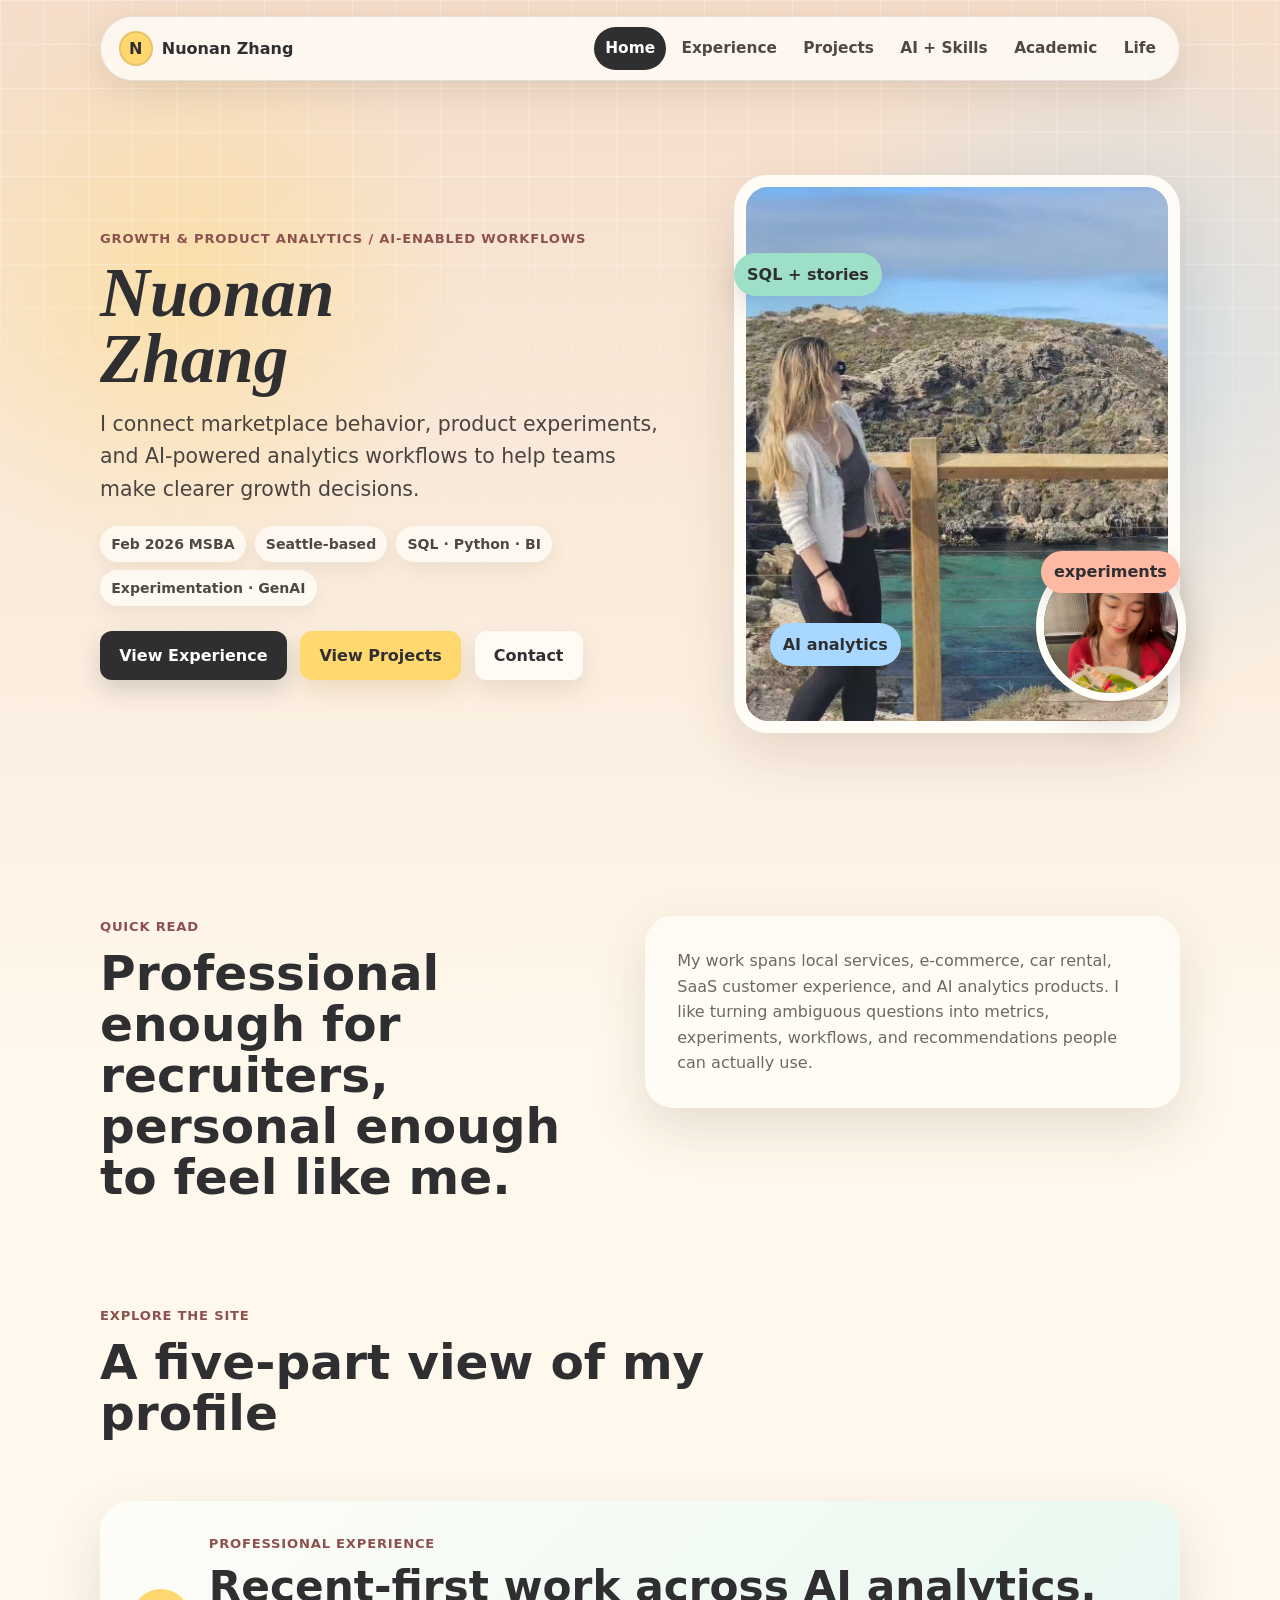
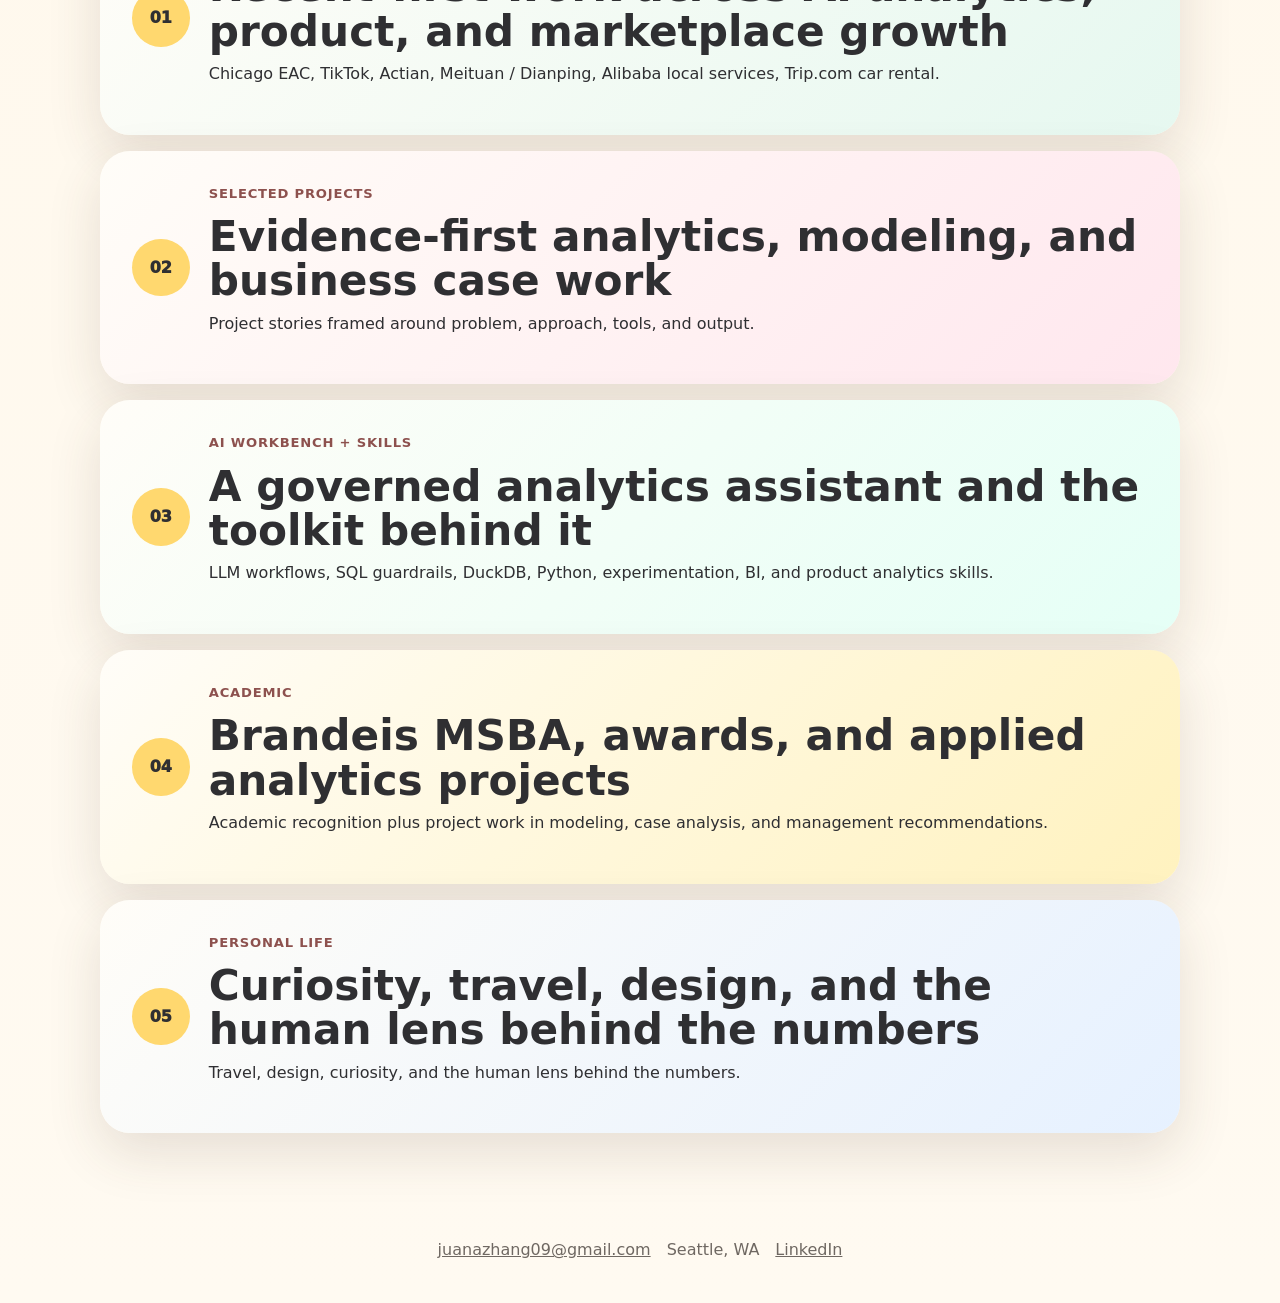
==== archive/colorful-home-2026-07-05/index.html @ 23014d2b "Publish portfolio site" ====
<!doctype html>
<html lang="en">
  <head>
    <meta charset="UTF-8" />
    <meta name="viewport" content="width=device-width, initial-scale=1.0" />
    <title>Nuonan Zhang | Growth & Product Analytics</title>
    <meta
      name="description"
      content="Personal website for Nuonan Zhang, a growth and product analytics professional focused on experimentation, AI analytics workflows, and business storytelling."
    />
    <link rel="stylesheet" href="styles.css" />
  </head>
  <body>
    <header class="site-header">
      <a class="brand" href="index.html" aria-label="Nuonan Zhang home">
        <span class="brand-icon">N</span>
        <span>Nuonan Zhang</span>
      </a>
      <nav aria-label="Primary navigation">
        <a class="active" href="index-yesterday.html">Home</a>
        <a href="work.html">Experience</a>
        <a href="projects.html">Projects</a>
        <a href="ai.html">AI + Skills</a>
        <a href="about.html">Academic</a>
        <a href="life.html">Life</a>
      </nav>
    </header>

    <main>
      <section class="hero home-hero">
        <div class="hero-text">
          <p class="mini">Growth & product analytics / AI-enabled workflows</p>
          <h1>Nuonan Zhang</h1>
          <p class="subtitle">
            I connect marketplace behavior, product experiments, and AI-powered analytics workflows to help teams make
            clearer growth decisions.
          </p>
          <div class="recruiter-snapshot" aria-label="Recruiter snapshot">
            <span>Feb 2026 MSBA</span>
            <span>Seattle-based</span>
            <span>SQL · Python · BI</span>
            <span>Experimentation · GenAI</span>
          </div>
          <div class="hero-buttons">
            <a class="button dark" href="work.html">View Experience</a>
            <a class="button light" href="projects.html">View Projects</a>
            <a class="button soft" href="mailto:juanazhang09@gmail.com">Contact</a>
          </div>
        </div>

        <div class="hero-art photo-stack" aria-label="Photo collage of Nuonan">
          <img class="main-photo" src="assets/coast-view.jpg" alt="Nuonan standing by a bright coastal view" />
          <img class="portrait-photo" src="assets/profile-dinner.jpg" alt="Portrait of Nuonan" />
          <button class="floating-note note-one" type="button" data-note="I enjoy turning vague questions into clear next steps.">
            SQL + stories
          </button>
          <button class="floating-note note-two" type="button" data-note="My favorite work blends product judgment, experimentation, and user behavior.">
            experiments
          </button>
          <button class="floating-note note-three" type="button" data-note="I build AI workflows that keep evidence and metric definitions visible.">
            AI analytics
          </button>
        </div>
      </section>

      <section class="section intro-panel">
        <div>
          <p class="mini">Quick read</p>
          <h2>Professional enough for recruiters, personal enough to feel like me.</h2>
        </div>
        <p>
          My work spans local services, e-commerce, car rental, SaaS customer experience, and AI analytics products. I
          like turning ambiguous questions into metrics, experiments, workflows, and recommendations people can actually use.
        </p>
      </section>

      <section class="section portfolio-map" aria-label="Portfolio sections">
        <div class="section-title">
          <p class="mini">Explore the site</p>
          <h2>A five-part view of my profile</h2>
        </div>
        <a class="portal-card work-portal" href="work.html">
          <span>01</span>
          <div>
            <p class="mini">Professional experience</p>
            <h2>Recent-first work across AI analytics, product, and marketplace growth</h2>
            <p>Chicago EAC, TikTok, Actian, Meituan / Dianping, Alibaba local services, Trip.com car rental.</p>
          </div>
        </a>
        <a class="portal-card projects-portal" href="projects.html">
          <span>02</span>
          <div>
            <p class="mini">Selected projects</p>
            <h2>Evidence-first analytics, modeling, and business case work</h2>
            <p>Project stories framed around problem, approach, tools, and output.</p>
          </div>
        </a>
        <a class="portal-card ai-portal" href="ai.html">
          <span>03</span>
          <div>
            <p class="mini">AI workbench + skills</p>
            <h2>A governed analytics assistant and the toolkit behind it</h2>
            <p>LLM workflows, SQL guardrails, DuckDB, Python, experimentation, BI, and product analytics skills.</p>
          </div>
        </a>
        <a class="portal-card about-portal" href="about.html">
          <span>04</span>
          <div>
            <p class="mini">Academic</p>
            <h2>Brandeis MSBA, awards, and applied analytics projects</h2>
            <p>Academic recognition plus project work in modeling, case analysis, and management recommendations.</p>
          </div>
        </a>
        <a class="portal-card life-portal" href="life.html">
          <span>05</span>
          <div>
            <p class="mini">Personal life</p>
            <h2>Curiosity, travel, design, and the human lens behind the numbers</h2>
            <p>Travel, design, curiosity, and the human lens behind the numbers.</p>
          </div>
        </a>
      </section>
    </main>

    <footer>
      <a href="mailto:juanazhang09@gmail.com">juanazhang09@gmail.com</a>
      <span>Seattle, WA</span>
      <a href="https://www.linkedin.com/in/juanazhang" target="_blank" rel="noreferrer">LinkedIn</a>
    </footer>

    <div class="toast" id="toast" role="status" aria-live="polite"></div>
    <script src="script.js?v=20260702-real-logos"></script>
  </body>
</html>
---- archive/colorful-home-2026-07-05/styles.css ----
:root {
  --cream: #fff8ec;
  --sand: #f5ddc9;
  --paper: #fffdf8;
  --ink: #2f2f32;
  --muted: #6f6862;
  --rose: #e86f87;
  --yellow: #ffd86f;
  --mint: #9edfc8;
  --sky: #a8d8ff;
  --peach: #ffb8a1;
  --line: rgba(47, 47, 50, 0.12);
  --shadow: 0 20px 54px rgba(78, 57, 40, 0.14);
}

* {
  box-sizing: border-box;
}

html {
  scroll-behavior: smooth;
}

body {
  margin: 0;
  color: var(--ink);
  background:
    radial-gradient(circle at 14% 10%, rgba(255, 216, 111, 0.42), transparent 18rem),
    radial-gradient(circle at 88% 12%, rgba(168, 216, 255, 0.44), transparent 22rem),
    linear-gradient(180deg, var(--sand) 0%, var(--cream) 36%, #fffaf1 100%);
  font-family: "Avenir Next", "Trebuchet MS", system-ui, sans-serif;
  line-height: 1.6;
}

body::before {
  position: fixed;
  inset: 0;
  z-index: -1;
  background-image:
    linear-gradient(rgba(255, 255, 255, 0.34) 1px, transparent 1px),
    linear-gradient(90deg, rgba(255, 255, 255, 0.28) 1px, transparent 1px);
  background-size: 44px 44px;
  content: "";
  mask-image: linear-gradient(180deg, black, transparent 88%);
}

.brittany-home {
  background: #101829;
  color: #d9e2f2;
}

.brittany-home::before,
.dark-page::before {
  background-image:
    linear-gradient(rgba(255, 255, 255, 0.035) 1px, transparent 1px),
    linear-gradient(90deg, rgba(255, 255, 255, 0.025) 1px, transparent 1px);
  opacity: 0.45;
}

.dark-page {
  background: #101829;
  color: #d9e2f2;
}

a {
  color: inherit;
}

.site-header {
  position: fixed;
  top: 1rem;
  left: 50%;
  z-index: 20;
  display: flex;
  width: min(1080px, calc(100% - 2rem));
  align-items: center;
  justify-content: space-between;
  gap: 1rem;
  border: 1px solid var(--line);
  border-radius: 999px;
  padding: 0.65rem 0.75rem;
  background: rgba(255, 253, 248, 0.82);
  box-shadow: 0 10px 35px rgba(78, 57, 40, 0.12);
  transform: translateX(-50%);
  backdrop-filter: blur(18px);
}

.brand,
nav a,
.button,
.portal-card,
.next-banner a,
.path-actions a {
  text-decoration: none;
}

.brand {
  display: inline-flex;
  align-items: center;
  gap: 0.55rem;
  padding-left: 0.35rem;
  font-weight: 850;
}

.brand-icon {
  display: grid;
  width: 2.15rem;
  height: 2.15rem;
  place-items: center;
  border-radius: 50%;
  background: var(--yellow);
  box-shadow: inset 0 0 0 2px rgba(47, 47, 50, 0.12);
}

nav {
  display: flex;
  flex-wrap: wrap;
  justify-content: flex-end;
  gap: 0.25rem;
}

nav a {
  border-radius: 999px;
  padding: 0.56rem 0.7rem;
  color: #4f4945;
  font-weight: 800;
  font-size: 0.96rem;
}

nav a:hover,
nav a.active {
  background: var(--ink);
  color: white;
}

.hero,
.section,
.page-hero,
footer {
  width: min(1080px, calc(100% - 2rem));
  margin: 0 auto;
}

.hero {
  display: grid;
  min-height: 92vh;
  grid-template-columns: minmax(0, 0.92fr) minmax(320px, 0.72fr);
  align-items: center;
  gap: clamp(2rem, 5vw, 5rem);
  padding: 8rem 0 3rem;
}

.page-main {
  padding-top: 8rem;
}

.dark-standalone {
  padding-top: 7.5rem;
}

.brittany-home .page-hero h1,
.dark-page .page-hero h1 {
  color: #e9eef8;
  font-family: "Avenir Next", "Trebuchet MS", system-ui, sans-serif;
  font-style: normal;
}

.brittany-home .page-hero p:not(.mini),
.brittany-home footer {
  color: #94a3b8;
}

.page-hero {
  padding: 3.5rem 0 1.5rem;
}

.page-hero p:not(.mini) {
  max-width: 760px;
  color: var(--muted);
  font-size: 1.18rem;
}

.mini {
  margin: 0 0 0.7rem;
  color: #8d514e;
  font-size: 0.82rem;
  font-weight: 900;
  letter-spacing: 0.06em;
  text-transform: uppercase;
}

h1,
h2,
h3,
p {
  margin-top: 0;
}

h1 {
  max-width: 11ch;
  margin-bottom: 1rem;
  font-family: Georgia, "Times New Roman", serif;
  font-size: clamp(2.9rem, 5.4vw, 4.7rem);
  font-style: italic;
  font-weight: 700;
  letter-spacing: 0;
  line-height: 0.95;
}

.page-hero h1 {
  max-width: 12ch;
}

.work-hero {
  width: min(1200px, calc(100% - 2rem));
  padding: 0.5rem 0 0.25rem;
}

.work-hero h1 {
  max-width: 28ch;
  font-size: clamp(2rem, 3.4vw, 3.15rem);
  line-height: 1.05;
}

.work-hero p:not(.mini) {
  max-width: 820px;
  font-size: 1.03rem;
}

.work-hero + .experience-summary {
  width: min(1200px, calc(100% - 2rem));
  padding-top: 1.2rem;
}

.split-home {
  display: grid;
  width: min(1280px, calc(100% - 2rem));
  grid-template-columns: minmax(280px, 0.62fr) minmax(0, 1.18fr);
  gap: clamp(2.5rem, 5vw, 5.5rem);
  margin: 0 auto;
  padding: 6rem 0;
}

.split-home-with-top-nav {
  padding-top: 8.5rem;
}

.home-top-nav {
  position: fixed;
  top: 1.1rem;
  left: 50%;
  z-index: 40;
  display: flex;
  width: min(1040px, calc(100% - 2rem));
  align-items: center;
  justify-content: center;
  gap: 1.2rem;
  border: 1px solid rgba(148, 163, 184, 0.16);
  border-radius: 999px;
  padding: 0.7rem 0.95rem;
  background: rgba(16, 24, 41, 0.82);
  box-shadow: 0 18px 48px rgba(0, 0, 0, 0.24);
  transform: translateX(-50%);
  backdrop-filter: blur(18px);
}

.home-mark {
  display: inline-flex;
  width: 2.35rem;
  height: 2.35rem;
  align-items: center;
  justify-content: center;
  border-radius: 50%;
  background: rgba(100, 255, 218, 0.12);
  color: #64ffda;
  font-weight: 900;
  text-decoration: none;
}

.home-top-nav nav {
  display: flex;
  flex-wrap: wrap;
  justify-content: center;
  gap: clamp(0.8rem, 2.5vw, 1.8rem);
}

.home-top-nav nav a {
  color: #94a3b8;
  font-size: 0.78rem;
  font-weight: 900;
  letter-spacing: 0.12em;
  text-decoration: none;
  text-transform: uppercase;
}

.home-top-nav nav a:hover {
  color: #64ffda;
}

.split-sidebar {
  position: sticky;
  top: 6rem;
  align-self: start;
  min-height: calc(100vh - 12rem);
}

.split-sidebar img {
  width: 132px;
  height: 132px;
  margin-bottom: 1.5rem;
  border: 2px solid rgba(217, 226, 242, 0.18);
  border-radius: 50%;
  object-fit: cover;
  object-position: 50% 18%;
}

.split-sidebar h1 {
  max-width: none;
  margin-bottom: 0.5rem;
  font-family: "Avenir Next", "Trebuchet MS", system-ui, sans-serif;
  font-size: clamp(2.7rem, 5vw, 4.2rem);
  font-style: normal;
  line-height: 1;
}

.split-sidebar h2 {
  margin-bottom: 1rem;
  color: #e9eef8;
  font-size: 1.3rem;
  font-weight: 750;
}

.split-sidebar p {
  max-width: 21rem;
  color: #94a3b8;
  font-size: 1rem;
}

.split-nav {
  display: grid;
  justify-items: start;
  gap: 1.05rem;
  margin: 4rem 0;
  padding-left: 0;
}

.split-nav a {
  width: fit-content;
  color: #708096;
  font-size: 0.78rem;
  font-weight: 900;
  letter-spacing: 0.16em;
  text-decoration: none;
  text-transform: uppercase;
}

.split-nav a:hover {
  color: #e9eef8;
}

.split-links {
  display: flex;
  flex-wrap: wrap;
  gap: 0.95rem;
}

.split-links a,
.split-actions a {
  color: #d9e2f2;
  font-weight: 850;
  text-decoration: none;
}

.split-links a {
  display: grid;
  width: 2.05rem;
  height: 2.05rem;
  place-items: center;
  color: #94a3b8;
}

.split-links svg {
  width: 1.55rem;
  height: 1.55rem;
  fill: currentColor;
}

.split-links a:hover,
.split-actions a:hover,
.split-row:hover h3 {
  color: #7dd3fc;
}

.split-content {
  display: grid;
  gap: 4.5rem;
}

.split-section {
  scroll-margin-top: 4rem;
}

.split-section > p:not(.mini) {
  max-width: 860px;
  color: #a6b3c6;
  font-size: 1.03rem;
}

.about-focus {
  display: flex;
  max-width: 860px;
  flex-wrap: wrap;
  gap: 0.55rem;
  margin-top: 1.2rem;
}

.about-focus span {
  border-radius: 999px;
  padding: 0.36rem 0.62rem;
  background: rgba(148, 163, 184, 0.1);
  color: #cbd5e1;
  font-size: 0.82rem;
  font-weight: 850;
}

.about-focus .skill-group {
  background: transparent;
  color: #64ffda;
  padding-left: 0;
  font-size: 0.74rem;
  letter-spacing: 0.12em;
  text-transform: uppercase;
}

.split-row {
  display: grid;
  grid-template-columns: 9.2rem minmax(0, 1fr);
  gap: 1.2rem;
  align-items: start;
  border-radius: 16px;
  padding: 0.95rem 1rem;
  color: inherit;
  text-decoration: none;
}

.split-row:hover {
  background: rgba(148, 163, 184, 0.08);
}

.split-row > span {
  color: #718096;
  font-size: 0.78rem;
  font-weight: 900;
  letter-spacing: 0.08em;
  text-transform: uppercase;
}

.split-row h3 {
  margin-bottom: 0.35rem;
  color: #e9eef8;
  font-size: 1.05rem;
}

.split-row p {
  margin: 0;
  color: #94a3b8;
}

.split-bullets {
  display: grid;
  gap: 0.25rem;
  margin: 0;
  padding-left: 1.05rem;
  color: #94a3b8;
}

.split-bullets li::marker {
  color: #7dd3fc;
}

.inline-evidence {
  display: flex;
  flex-wrap: wrap;
  gap: 0.5rem;
  margin-top: 0.65rem;
}

.inline-evidence a {
  border: 1px solid rgba(125, 211, 252, 0.18);
  border-radius: 999px;
  padding: 0.28rem 0.55rem;
  background: rgba(125, 211, 252, 0.08);
  color: #7dd3fc;
  font-size: 0.78rem;
  font-weight: 850;
  text-decoration: none;
}

.inline-evidence a:hover {
  background: rgba(125, 211, 252, 0.16);
}

.split-tech {
  display: flex;
  flex-wrap: wrap;
  gap: 0.45rem;
  margin-top: 0.7rem;
}

.split-tech span {
  border-radius: 999px;
  padding: 0.32rem 0.56rem;
  background: rgba(45, 212, 191, 0.1);
  color: #99f6e4;
  font-size: 0.76rem;
  font-weight: 850;
}

.split-tags {
  display: flex;
  flex-wrap: wrap;
  gap: 0.65rem;
}

.split-tags span {
  border-radius: 999px;
  padding: 0.42rem 0.75rem;
  background: rgba(45, 212, 191, 0.1);
  color: #99f6e4;
  font-size: 0.86rem;
  font-weight: 850;
}

.academic-stack,
.skill-map-compact {
  display: grid;
  gap: 0.9rem;
}

.academic-stack {
  margin-bottom: 1.25rem;
}

.academic-stack article,
.skill-map-compact div {
  border-bottom: 1px solid rgba(148, 163, 184, 0.13);
  padding: 0 0 1rem;
}

.academic-stack article {
  display: grid;
  gap: 0.2rem;
}

.academic-stack h3 {
  margin: 0;
  color: #f1f5ff;
  font-size: 1.05rem;
}

.academic-stack p,
.skill-map-compact p {
  margin: 0;
  color: #a8b3c7;
  font-size: 0.95rem;
  line-height: 1.55;
}

.academic-stack ul {
  margin: 0.55rem 0 0;
  padding-left: 1.1rem;
  color: #a8b3c7;
  font-size: 0.92rem;
  line-height: 1.55;
}

.academic-stack li + li {
  margin-top: 0.25rem;
}

.skill-map-compact div > span {
  display: block;
  margin-bottom: 0.25rem;
  color: #64ffda;
  font-size: 0.74rem;
  font-weight: 900;
  letter-spacing: 0.12em;
  text-transform: uppercase;
}

.split-actions {
  display: flex;
  flex-wrap: wrap;
  gap: 1rem;
  margin-top: 1.2rem;
}

.split-actions-front {
  margin: 0.3rem 0 1.2rem;
}

.project-feature-row {
  display: grid;
  grid-template-columns: 8.5rem minmax(0, 1fr);
  gap: 1.6rem;
  align-items: start;
  border-radius: 16px;
  padding: 1rem;
  color: inherit;
  text-decoration: none;
}

.project-feature-row:hover {
  background: rgba(148, 163, 184, 0.08);
}

.project-feature-row img {
  width: 100%;
  border: 3px solid rgba(148, 163, 184, 0.16);
  border-radius: 8px;
  aspect-ratio: 16 / 9;
  object-fit: cover;
  object-position: center;
}

.project-feature-row img.project-thumb-contain {
  aspect-ratio: 1 / 1;
  object-fit: contain;
  background: #f8fbff;
  padding: 0.25rem;
}

.project-feature-row > div > span {
  display: block;
  margin-bottom: 0.35rem;
  color: #718096;
  font-size: 0.78rem;
  font-weight: 900;
  letter-spacing: 0.08em;
  text-transform: uppercase;
}

.project-feature-row h3 {
  margin-bottom: 0.45rem;
  color: #e9eef8;
  font-size: 1.25rem;
}

.project-feature-row:hover h3 {
  color: #7dd3fc;
}

.project-feature-row p {
  margin: 0;
  color: #94a3b8;
}

.projects-compact-page {
  width: min(980px, calc(100% - 2rem));
  margin: 0 auto;
}

.project-page-intro {
  width: min(900px, 100%);
  margin: 0 auto 1.25rem;
  padding-top: 1rem;
}

.project-page-intro p:not(.mini) {
  max-width: 680px;
  color: #94a3b8;
  font-size: 1rem;
}

.project-list-page {
  width: min(900px, 100%);
}

h2 {
  margin-bottom: 0.85rem;
  font-size: clamp(1.75rem, 3.8vw, 3.5rem);
  font-weight: 850;
  letter-spacing: 0;
  line-height: 1.05;
}

h3 {
  margin-bottom: 0.45rem;
  font-size: 1.25rem;
  line-height: 1.18;
}

.subtitle {
  max-width: 43rem;
  color: #4a4440;
  font-size: clamp(1.05rem, 1.7vw, 1.28rem);
}

.hero-buttons {
  display: flex;
  flex-wrap: wrap;
  gap: 0.85rem;
  margin-top: 1.6rem;
}

.recruiter-snapshot {
  display: flex;
  flex-wrap: wrap;
  gap: 0.55rem;
  margin-top: 1.2rem;
}

.recruiter-snapshot span {
  display: inline-flex;
  min-height: 2.2rem;
  align-items: center;
  border-radius: 999px;
  padding: 0.35rem 0.7rem;
  background: rgba(255, 253, 248, 0.76);
  color: #4f4945;
  font-size: 0.88rem;
  font-weight: 850;
  box-shadow: 0 8px 20px rgba(95, 72, 53, 0.08);
}

.button,
.small-button,
.tab,
.floating-note {
  border: 0;
  cursor: pointer;
  font: inherit;
  font-weight: 850;
  transition:
    transform 180ms ease,
    box-shadow 180ms ease,
    background 180ms ease;
}

.button {
  display: inline-flex;
  min-height: 3rem;
  align-items: center;
  justify-content: center;
  border-radius: 12px;
  padding: 0.72rem 1.2rem;
}

.button:hover,
.small-button:hover,
.tab:hover,
.floating-note:hover,
.portal-card:hover,
.next-banner a:hover {
  transform: translateY(-3px);
}

.dark {
  background: var(--ink);
  color: white;
  box-shadow: 0 10px 24px rgba(47, 47, 50, 0.18);
}

.light {
  background: var(--yellow);
  color: var(--ink);
  box-shadow: 0 10px 24px rgba(173, 128, 39, 0.18);
}

.soft {
  background: rgba(255, 253, 248, 0.84);
  color: var(--ink);
  box-shadow: 0 10px 24px rgba(95, 72, 53, 0.12);
}

.hero-art {
  position: relative;
  display: grid;
  min-height: 500px;
  place-items: center;
}

.main-photo {
  width: min(100%, 470px);
  border: 12px solid rgba(255, 253, 248, 0.94);
  border-radius: 34px;
  aspect-ratio: 4 / 5;
  object-fit: cover;
  object-position: 36% center;
  box-shadow: var(--shadow);
}

.portrait-photo {
  position: absolute;
  right: -0.4rem;
  bottom: 2rem;
  width: 150px;
  height: 150px;
  border: 8px solid var(--paper);
  border-radius: 50%;
  object-fit: cover;
  object-position: 50% 0%;
  box-shadow: 0 18px 34px rgba(66, 45, 33, 0.2);
}

.floating-note {
  position: absolute;
  border-radius: 999px;
  padding: 0.54rem 0.82rem;
  background: var(--paper);
  color: var(--ink);
  box-shadow: 0 12px 28px rgba(67, 51, 38, 0.14);
}

.note-one {
  top: 14%;
  left: 0;
  background: var(--mint);
}

.note-two {
  right: 0;
  bottom: 25%;
  background: var(--peach);
}

.note-three {
  bottom: 12%;
  left: 8%;
  background: var(--sky);
}

.home-hero-clean {
  min-height: 86vh;
  grid-template-columns: minmax(260px, 0.45fr) minmax(0, 1fr);
  gap: clamp(2rem, 6vw, 6rem);
}

.home-profile {
  position: sticky;
  top: 7rem;
  align-self: start;
  border-radius: 22px;
  padding: 1.4rem;
  background: rgba(255, 253, 248, 0.8);
  box-shadow: 0 18px 44px rgba(78, 57, 40, 0.12);
}

.home-profile img {
  width: 100%;
  max-width: 210px;
  border-radius: 16px;
  aspect-ratio: 1 / 1;
  object-fit: cover;
  object-position: 50% 10%;
}

.home-profile h1 {
  max-width: none;
  margin: 1rem 0 0.2rem;
  font-family: "Avenir Next", "Trebuchet MS", system-ui, sans-serif;
  font-size: clamp(2.1rem, 4vw, 3.2rem);
  font-style: normal;
  line-height: 1;
}

.home-profile p {
  margin-bottom: 1rem;
  color: var(--muted);
  font-weight: 750;
}

.home-links {
  display: flex;
  flex-wrap: wrap;
  gap: 0.55rem;
}

.home-links a {
  border-radius: 999px;
  padding: 0.45rem 0.7rem;
  background: var(--ink);
  color: #fff;
  font-size: 0.86rem;
  font-weight: 850;
  text-decoration: none;
}

.home-intro h2 {
  max-width: 780px;
  font-size: clamp(2.2rem, 5vw, 4.8rem);
}

.home-intro > p:not(.mini) {
  max-width: 760px;
  color: var(--muted);
  font-size: 1.1rem;
}

.home-proof {
  display: flex;
  flex-wrap: wrap;
  gap: 0.5rem;
  margin-top: 1.2rem;
}

.home-proof span {
  border: 1px solid rgba(47, 47, 50, 0.12);
  border-radius: 999px;
  padding: 0.38rem 0.7rem;
  background: rgba(255, 253, 248, 0.72);
  color: #4f4945;
  font-size: 0.88rem;
  font-weight: 850;
}

.home-overview {
  display: grid;
  gap: 0;
  padding-top: 0;
}

.home-overview a {
  display: grid;
  grid-template-columns: 4rem 0.42fr 1fr;
  gap: 1rem;
  align-items: baseline;
  border-top: 1px solid rgba(47, 47, 50, 0.14);
  padding: 1.25rem 0;
  text-decoration: none;
}

.home-overview a:last-child {
  border-bottom: 1px solid rgba(47, 47, 50, 0.14);
}

.home-overview span {
  color: #8d514e;
  font-weight: 900;
}

.home-overview h3 {
  margin: 0;
}

.home-overview p {
  margin: 0;
  color: var(--muted);
}

.section {
  padding: clamp(3rem, 7vw, 5.5rem) 0;
}

.intro-panel,
.two-column {
  display: grid;
  grid-template-columns: 0.9fr 1fr;
  gap: clamp(1.5rem, 5vw, 4rem);
  align-items: start;
}

.intro-panel p:last-child,
.soft-card,
.about-copy {
  border-radius: 28px;
  padding: clamp(1.25rem, 3vw, 2rem);
  background: rgba(255, 253, 248, 0.74);
  box-shadow: var(--shadow);
}

.intro-panel p:last-child,
.soft-card p,
.project-card p,
.work-entry li,
.life-grid p,
footer {
  color: var(--muted);
}

.portal-section,
.portfolio-map {
  display: grid;
  gap: 1rem;
  padding-top: 0;
}

.portal-card {
  display: grid;
  grid-template-columns: auto 1fr;
  gap: 1.2rem;
  align-items: center;
  border-radius: 30px;
  padding: clamp(1.2rem, 3vw, 2rem);
  background: var(--paper);
  box-shadow: var(--shadow);
  transition:
    transform 180ms ease,
    box-shadow 180ms ease;
}

.portal-card:hover {
  box-shadow: 0 28px 72px rgba(78, 57, 40, 0.18);
}

.portal-card > span {
  display: grid;
  width: 3.6rem;
  height: 3.6rem;
  place-items: center;
  border-radius: 50%;
  background: var(--yellow);
  font-weight: 950;
}

.portal-card h2 {
  margin-bottom: 0.45rem;
  font-size: clamp(1.5rem, 3.3vw, 2.7rem);
}

.work-portal {
  background: linear-gradient(135deg, #fffdf8, #e6f8f0);
}

.projects-portal {
  background: linear-gradient(135deg, #fffdf8, #ffe7ee);
}

.ai-portal {
  background: linear-gradient(135deg, #fffdf8, #e5fff6);
}

.about-portal {
  background: linear-gradient(135deg, #fffdf8, #fff2bf);
}

.life-portal {
  background: linear-gradient(135deg, #fffdf8, #e6f1ff);
}

.work-timeline {
  display: grid;
  gap: 1.1rem;
}

.featured-path,
.ai-case {
  display: grid;
  grid-template-columns: 1fr 1fr;
  gap: 1rem;
  align-items: center;
}

.featured-copy,
.path-actions,
.ai-case {
  border-radius: 30px;
  padding: clamp(1.2rem, 3vw, 2rem);
  background: rgba(255, 253, 248, 0.82);
  box-shadow: var(--shadow);
}

.featured-copy p:not(.mini),
.ai-case p {
  color: var(--muted);
}

.path-actions {
  display: grid;
  gap: 0.75rem;
}

.path-actions a {
  display: flex;
  min-height: 3.4rem;
  align-items: center;
  justify-content: space-between;
  border-radius: 999px;
  padding: 0.75rem 1rem;
  background: var(--ink);
  color: white;
  font-weight: 900;
  transition: transform 180ms ease;
}

.path-actions a:nth-child(2) {
  background: #2f5f57;
}

.path-actions a:nth-child(3) {
  background: #874253;
}

.path-actions a::after {
  content: "→";
}

.ai-case {
  grid-template-columns: 1fr 0.72fr;
  background: linear-gradient(135deg, rgba(255, 253, 248, 0.88), rgba(230, 248, 240, 0.88));
}

.work-explorer {
  display: grid;
  grid-template-columns: 0.52fr 1fr;
  gap: 1rem;
  align-items: start;
  padding-bottom: 0;
}

.explorer-copy,
.company-panel {
  border-radius: 28px;
  padding: 1.25rem;
  background: rgba(255, 253, 248, 0.82);
  box-shadow: var(--shadow);
}

.explorer-copy p:not(.mini),
.company-panel p:not(.date, .role) {
  color: var(--muted);
}

.company-tabs {
  display: flex;
  flex-wrap: wrap;
  gap: 0.65rem;
  align-self: stretch;
  border-radius: 28px;
  padding: 1.1rem;
  background: rgba(255, 253, 248, 0.58);
  box-shadow: var(--shadow);
}

.company-tab {
  min-height: 2.7rem;
  border: 0;
  border-radius: 999px;
  padding: 0.5rem 0.85rem;
  background: var(--paper);
  color: var(--ink);
  cursor: pointer;
  font: inherit;
  font-weight: 850;
  box-shadow: 0 8px 20px rgba(95, 72, 53, 0.09);
  transition:
    transform 160ms ease,
    background 160ms ease,
    color 160ms ease,
    box-shadow 160ms ease;
}

.company-tab:hover {
  transform: translateY(-2px);
}

.company-tab.active {
  background: var(--ink);
  color: white;
  box-shadow: 0 12px 26px rgba(47, 47, 50, 0.2);
}

.company-panel {
  grid-column: 1 / -1;
  display: grid;
  grid-template-columns: minmax(0, 1fr) minmax(9rem, max-content);
  column-gap: 1.4rem;
  row-gap: 0.75rem;
  align-items: start;
  border: 2px solid rgba(47, 47, 50, 0.08);
}

.company-panel > div:first-child {
  display: contents;
}

.company-panel .company-logo {
  grid-column: 2;
  grid-row: 1;
  justify-self: end;
}

.company-panel h2 {
  grid-column: 1;
  grid-row: 1;
}

.company-panel .role {
  grid-column: 1;
  grid-row: 2;
}

.company-panel .date {
  grid-column: 2;
  grid-row: 2;
  justify-self: end;
  text-align: right;
}

#company-context,
#company-points {
  grid-column: 1 / 3;
}

#company-tools {
  grid-column: 1;
  grid-row: 3;
  flex-wrap: nowrap;
  overflow-x: auto;
  padding-bottom: 0.15rem;
}

.company-panel.is-changing {
  animation: panel-pop 260ms ease;
}

@keyframes panel-pop {
  0% {
    opacity: 0.5;
    transform: translateY(8px);
  }
  100% {
    opacity: 1;
    transform: translateY(0);
  }
}

.work-artifacts {
  display: grid;
  grid-template-columns: 1fr 0.72fr 0.72fr;
  gap: 1rem;
  align-items: stretch;
}

.work-artifacts > div,
.work-artifacts figure {
  border-radius: 28px;
  margin: 0;
  padding: 1.15rem;
  background: rgba(255, 253, 248, 0.82);
  box-shadow: var(--shadow);
}

.work-artifacts > div p:not(.mini) {
  color: var(--muted);
}

.work-artifacts img {
  width: 100%;
  height: 220px;
  border-radius: 20px;
  object-fit: cover;
  background: #fff;
}

.work-artifacts figcaption {
  margin-top: 0.75rem;
  color: var(--muted);
  font-weight: 850;
}

.work-entry {
  display: grid;
  grid-template-columns: minmax(0, 1fr) minmax(9rem, max-content);
  column-gap: 1.5rem;
  row-gap: 0.8rem;
  border-radius: 30px;
  padding: clamp(1.1rem, 2.5vw, 1.6rem);
  background: rgba(255, 253, 248, 0.84);
  box-shadow: var(--shadow);
  transition:
    transform 180ms ease,
    box-shadow 180ms ease,
    opacity 180ms ease,
    outline-color 180ms ease;
}

.work-meta {
  display: contents;
}

.company-logo {
  display: inline-flex;
  width: min(13rem, 22vw);
  min-height: 4.2rem;
  align-items: center;
  justify-content: flex-end;
  margin: 0;
  border: 0;
  border-radius: 0;
  padding: 0;
  background: transparent;
  box-shadow: none;
  grid-column: 2;
  grid-row: 1;
  justify-self: end;
}

.company-logo img {
  display: block;
  max-width: 100%;
  max-height: 3.3rem;
  object-fit: contain;
}

.logo-eac {
  background: transparent;
}

.logo-eac img {
  max-height: 3.8rem;
}

.logo-tiktok {
  background: transparent;
}

.logo-actian {
  background: transparent;
}

.logo-actian img {
  max-height: 3.2rem;
}

.logo-meituan {
  background: transparent;
}

.logo-meituan img {
  max-height: 3.15rem;
}

.logo-alibaba {
  background: transparent;
}

.logo-alibaba img {
  max-height: 3.5rem;
}

.logo-trip {
  background: transparent;
}

.logo-trip img {
  max-height: 2.6rem;
}

.work-entry.featured {
  background: linear-gradient(135deg, #fffdf8, #e6f8f0);
}

.work-entry.is-highlighted {
  outline: 3px solid rgba(232, 111, 135, 0.45);
  transform: translateY(-3px);
  box-shadow: 0 28px 70px rgba(78, 57, 40, 0.2);
}

.work-entry.is-muted {
  opacity: 0.46;
}

.date,
.role {
  margin: 0 0 0.2rem;
  color: #8d514e;
  font-weight: 850;
}

.date {
  grid-column: 2;
  grid-row: 2;
  justify-self: end;
  text-align: right;
  white-space: nowrap;
}

.role {
  grid-column: 1;
  grid-row: 2;
}

.work-meta h2 {
  grid-column: 1;
  grid-row: 1;
  align-self: start;
}

.tool-row {
  display: flex;
  flex-wrap: wrap;
  gap: 0.45rem;
  margin-top: 0.3rem;
  grid-column: 1 / 3;
  grid-row: 3;
}

.tool-row span,
.chip {
  display: inline-flex;
  flex: 0 0 auto;
  width: fit-content;
  border-radius: 999px;
  padding: 0.34rem 0.64rem;
  background: #ffe1e8;
  color: #874253;
  font-size: 0.78rem;
  font-weight: 850;
}

.work-body {
  display: grid;
  gap: 1rem;
  align-content: start;
  grid-column: 1 / 3;
  grid-row: 4;
}

.work-body ul,
.reveal {
  margin: 0;
  padding-left: 1.1rem;
}

.work-body li + li,
.reveal li + li {
  margin-top: 0.55rem;
}

.experience-summary {
  display: grid;
  gap: 1rem;
}

.summary-heading {
  border-radius: 28px;
  padding: 1.25rem;
  background: rgba(255, 253, 248, 0.82);
  box-shadow: var(--shadow);
}

.summary-heading p:not(.mini) {
  color: var(--muted);
}

.summary-list {
  display: grid;
  gap: 0;
}

.summary-item {
  display: grid;
  grid-template-columns: 7rem minmax(0, 1fr);
  gap: 1.15rem;
  align-items: start;
  border-bottom: 1px solid rgba(148, 163, 184, 0.14);
  padding: clamp(1.3rem, 2.6vw, 1.8rem) 0;
}

.summary-logo {
  display: flex;
  min-height: 3.8rem;
  align-items: flex-start;
}

.summary-logo img {
  display: block;
  max-width: 100%;
  max-height: 3rem;
  object-fit: contain;
}

.summary-logo.logo-eac img {
  max-height: 3.4rem;
}

.summary-logo.logo-trip img {
  max-height: 2.3rem;
}

.summary-main {
  display: grid;
  gap: 0.5rem;
}

.summary-topline {
  display: grid;
  grid-template-columns: minmax(0, 1fr) max-content;
  gap: 1rem;
  align-items: baseline;
}

.summary-topline h3 {
  margin: 0;
  color: #f1f5ff;
  font-size: clamp(1.25rem, 2.5vw, 1.75rem);
}

.summary-topline span,
.summary-role {
  color: #a65f5b;
  font-weight: 850;
}

.summary-topline span {
  white-space: nowrap;
}

.summary-role {
  margin: 0;
}

.summary-highlight {
  width: fit-content;
  margin: 0.05rem 0;
  border-left: 4px solid rgba(100, 255, 218, 0.55);
  border-radius: 10px;
  padding: 0.42rem 0.7rem;
  background: rgba(100, 255, 218, 0.08);
  color: #dbe7f8;
  font-size: 0.9rem;
  font-weight: 900;
}

.summary-item ul {
  margin: 0;
  padding-left: 1rem;
  color: #a8b3c7;
}

.summary-item li + li {
  margin-top: 0.25rem;
}

.summary-skills {
  display: flex;
  flex-wrap: wrap;
  gap: 0.38rem;
  margin-top: 0.12rem;
}

.summary-skills span {
  display: inline-flex;
  border-radius: 999px;
  padding: 0.26rem 0.52rem;
  background: rgba(100, 255, 218, 0.11);
  color: #99f6e4;
  font-size: 0.72rem;
  font-weight: 850;
}

.evidence-strip {
  display: grid;
  grid-template-columns: repeat(2, minmax(0, 1fr));
  gap: 0.8rem;
  margin-top: 0.35rem;
}

.evidence-strip-three {
  grid-template-columns: repeat(3, minmax(0, 1fr));
}

.evidence-strip-compact .evidence-card img {
  max-height: 135px;
  aspect-ratio: 3.25 / 1;
}

.evidence-card {
  display: grid;
  align-content: start;
  gap: 0.5rem;
  overflow: hidden;
  border: 1px solid rgba(148, 163, 184, 0.16);
  border-radius: 18px;
  padding: 0.65rem;
  background: rgba(148, 163, 184, 0.06);
  color: #e9eef8;
  transition:
    transform 180ms ease,
    box-shadow 180ms ease;
}

.evidence-card:hover {
  transform: translateY(-2px);
  box-shadow: 0 16px 34px rgba(95, 72, 53, 0.12);
}

.evidence-title {
  width: fit-content;
  color: #e9eef8;
  font-size: 1.05rem;
  font-weight: 900;
  text-decoration: none;
}

.evidence-title:hover {
  color: #64ffda;
}

.evidence-card p {
  margin: 0;
  color: #a8b3c7;
  font-size: 0.88rem;
}

.evidence-image-link {
  display: block;
  margin-top: 0.2rem;
}

.evidence-card img {
  width: 100%;
  max-height: 210px;
  aspect-ratio: 2.45 / 1;
  border-radius: 13px;
  object-fit: cover;
  object-position: top left;
  background: #fff;
}

.evidence-card:nth-child(2) img {
  object-fit: cover;
  object-position: top;
}

.work-visual {
  min-height: 150px;
  overflow: hidden;
  border-radius: 24px;
  padding: 1rem;
  background: #2f2f32;
  color: white;
}

.ai-visual,
.workflow-card {
  display: grid;
  gap: 0.38rem;
}

.ai-visual span,
.workflow-card span {
  color: var(--yellow);
  font-size: 0.76rem;
  font-weight: 900;
  letter-spacing: 0.07em;
  text-transform: uppercase;
}

.ai-visual strong,
.workflow-card strong {
  margin-bottom: 0.45rem;
  font-size: 1.05rem;
}

.marketplace-visual {
  display: grid;
  grid-template-columns: repeat(4, 1fr);
  align-items: end;
  gap: 0.7rem;
  background: linear-gradient(135deg, #2f2f32, #485f63);
}

.marketplace-visual div {
  border-radius: 999px 999px 8px 8px;
  background: var(--mint);
}

.marketplace-visual div:nth-child(1) {
  height: 42%;
}

.marketplace-visual div:nth-child(2) {
  height: 74%;
  background: var(--yellow);
}

.marketplace-visual div:nth-child(3) {
  height: 58%;
  background: var(--sky);
}

.marketplace-visual div:nth-child(4) {
  height: 88%;
  background: var(--peach);
}

.funnel-visual {
  display: grid;
  align-content: center;
  gap: 0.65rem;
  background: linear-gradient(135deg, #2f2f32, #534257);
}

.funnel-visual span {
  display: block;
  height: 1.4rem;
  border-radius: 999px;
  background: var(--sky);
}

.funnel-visual span:nth-child(2) {
  width: 78%;
  background: var(--mint);
}

.funnel-visual span:nth-child(3) {
  width: 58%;
  background: var(--yellow);
}

.funnel-visual span:nth-child(4) {
  width: 38%;
  background: var(--peach);
}

.experiment-visual {
  display: grid;
  grid-template-columns: 0.35fr 1fr;
  align-items: center;
  gap: 1rem;
  background: linear-gradient(135deg, #2f2f32, #65503d);
}

.experiment-visual p {
  margin: 0;
  color: var(--yellow);
  font-family: Georgia, "Times New Roman", serif;
  font-size: 3.2rem;
  font-style: italic;
}

.experiment-visual div {
  display: grid;
  gap: 0.7rem;
}

.experiment-visual span {
  display: block;
  height: 2rem;
  border-radius: 999px;
  background: var(--mint);
}

.experiment-visual span:nth-child(2) {
  width: 72%;
  background: var(--rose);
}

.local-discovery-visual {
  display: grid;
  grid-template-columns: 0.45fr 1fr;
  gap: 1rem;
  align-items: center;
  background: linear-gradient(135deg, #2f2f32, #4c5b4a);
}

.phone-map {
  position: relative;
  height: 120px;
  border: 3px solid rgba(255, 255, 255, 0.72);
  border-radius: 22px;
  background:
    linear-gradient(90deg, rgba(255, 255, 255, 0.18) 1px, transparent 1px),
    linear-gradient(rgba(255, 255, 255, 0.16) 1px, transparent 1px),
    rgba(158, 223, 200, 0.16);
  background-size: 28px 28px;
}

.phone-map span {
  position: absolute;
  display: block;
  width: 1.05rem;
  height: 1.05rem;
  border-radius: 50% 50% 50% 0;
  background: var(--rose);
  transform: rotate(-45deg);
}

.phone-map span:nth-child(1) {
  top: 24%;
  left: 25%;
}

.phone-map span:nth-child(2) {
  top: 58%;
  left: 54%;
  background: var(--yellow);
}

.phone-map span:nth-child(3) {
  top: 34%;
  left: 72%;
  background: var(--sky);
}

.review-stack {
  display: grid;
  gap: 0.45rem;
}

.review-stack strong,
.delivery-card strong,
.car-card strong {
  font-size: 1.3rem;
  text-transform: capitalize;
}

.review-stack p {
  margin: 0;
  color: var(--yellow);
  letter-spacing: 0.08em;
}

.review-stack em,
.delivery-card em {
  width: fit-content;
  border-radius: 999px;
  padding: 0.35rem 0.65rem;
  background: rgba(255, 255, 255, 0.16);
  color: white;
  font-style: normal;
  font-weight: 850;
}

.flash-commerce-visual {
  display: grid;
  grid-template-columns: 1fr 0.8fr;
  gap: 1rem;
  align-items: center;
  background: linear-gradient(135deg, #2f2f32, #674c35);
}

.city-grid {
  display: grid;
  grid-template-columns: repeat(4, 1fr);
  gap: 0.55rem;
}

.city-grid span {
  display: block;
  aspect-ratio: 1;
  border-radius: 10px;
  background: rgba(255, 255, 255, 0.2);
}

.city-grid span:nth-child(2),
.city-grid span:nth-child(5),
.city-grid span:nth-child(7) {
  background: var(--yellow);
}

.city-grid span:nth-child(3),
.city-grid span:nth-child(8) {
  background: var(--peach);
}

.delivery-card {
  display: grid;
  gap: 0.45rem;
}

.delivery-card p,
.car-card p {
  margin: 0;
  color: rgba(255, 255, 255, 0.78);
}

.car-rental-visual {
  position: relative;
  display: grid;
  align-items: end;
  background:
    radial-gradient(circle at 18% 18%, rgba(168, 216, 255, 0.24), transparent 7rem),
    linear-gradient(135deg, #2f2f32, #394d65);
}

.road {
  position: absolute;
  right: 1rem;
  bottom: 1rem;
  left: 1rem;
  height: 68px;
  border-radius: 60% 60% 18px 18px;
  background: rgba(255, 255, 255, 0.14);
  overflow: hidden;
}

.road span {
  position: absolute;
  bottom: 30px;
  width: 3.2rem;
  height: 0.35rem;
  border-radius: 999px;
  background: var(--yellow);
}

.road span:nth-child(1) {
  left: 12%;
}

.road span:nth-child(2) {
  left: 42%;
}

.road span:nth-child(3) {
  left: 72%;
}

.car-card {
  position: relative;
  z-index: 1;
  width: fit-content;
  border-radius: 18px;
  padding: 0.85rem 1rem;
  background: rgba(255, 255, 255, 0.14);
}

.project-grid {
  display: grid;
  grid-template-columns: repeat(2, minmax(0, 1fr));
  gap: 1rem;
}

.project-card {
  overflow: hidden;
  border-radius: 28px;
  padding: 1.15rem;
  background: var(--paper);
  box-shadow: var(--shadow);
}

.project-card.large {
  display: grid;
  grid-column: 1 / -1;
  grid-template-columns: 1fr 0.72fr;
  gap: 1.5rem;
  align-items: center;
  background: #fff1d6;
}

.project-card img {
  width: 100%;
  height: 240px;
  margin-bottom: 1rem;
  border-radius: 20px;
  object-fit: cover;
  background: #fff;
}

.small-button,
.tab {
  min-height: 2.55rem;
  border-radius: 999px;
  padding: 0.45rem 0.9rem;
  background: var(--ink);
  color: white;
}

.reveal {
  display: none;
  margin-top: 1rem;
  color: var(--muted);
}

.reveal.open {
  display: block;
}

.workflow-card {
  border-radius: 24px;
  padding: 1.4rem;
  background: #2f2f32;
  color: white;
  transform: rotate(1.5deg);
}

.section-title {
  max-width: 760px;
  margin-bottom: 2rem;
}

.section-title p:not(.mini) {
  color: var(--muted);
}

.centered {
  margin-right: auto;
  margin-left: auto;
  text-align: center;
}

.brandeis-lab {
  padding-top: 1rem;
}

.brandeis-tabs {
  display: flex;
  flex-wrap: wrap;
  gap: 0.65rem;
  margin-bottom: 1rem;
}

.brandeis-tab {
  min-height: 2.7rem;
  border: 0;
  border-radius: 999px;
  padding: 0.5rem 0.95rem;
  background: var(--paper);
  color: var(--ink);
  cursor: pointer;
  font: inherit;
  font-weight: 850;
  box-shadow: 0 8px 20px rgba(95, 72, 53, 0.1);
  transition:
    transform 160ms ease,
    background 160ms ease,
    color 160ms ease;
}

.brandeis-tab:hover {
  transform: translateY(-2px);
}

.brandeis-tab.active {
  background: var(--ink);
  color: white;
}

.brandeis-panel {
  display: grid;
  grid-template-columns: repeat(3, minmax(0, 1fr));
  gap: 1rem;
}

.brandeis-card {
  display: none;
  min-height: 230px;
  border-radius: 28px;
  padding: 1.25rem;
  background: rgba(255, 253, 248, 0.82);
  box-shadow: var(--shadow);
}

.brandeis-card.active {
  display: block;
  animation: panel-pop 240ms ease;
}

.brandeis-card span {
  display: inline-flex;
  margin-bottom: 1rem;
  border-radius: 999px;
  padding: 0.35rem 0.65rem;
  background: #ffe1e8;
  color: #874253;
  font-size: 0.78rem;
  font-weight: 850;
}

.brandeis-card p {
  color: var(--muted);
}

.skill-tabs {
  display: flex;
  flex-wrap: wrap;
  justify-content: center;
  gap: 0.7rem;
  margin-bottom: 1.6rem;
}

.tab {
  background: rgba(47, 47, 50, 0.08);
  color: var(--ink);
}

.tab.active {
  background: var(--ink);
  color: white;
}

.skill-garden {
  display: flex;
  flex-wrap: wrap;
  justify-content: center;
  gap: 0.8rem;
}

.skill-garden span {
  display: inline-flex;
  min-height: 3rem;
  align-items: center;
  border-radius: 999px;
  padding: 0.55rem 1rem;
  background: var(--paper);
  box-shadow: 0 8px 20px rgba(95, 72, 53, 0.1);
  font-weight: 820;
  transition:
    opacity 160ms ease,
    transform 160ms ease,
    background 160ms ease;
}

.skill-garden span.dim {
  opacity: 0.25;
  transform: scale(0.96);
}

.skill-garden span.pop {
  background: var(--mint);
}

.photo-strip {
  display: grid;
  grid-template-columns: 1fr 0.85fr 1fr;
  gap: 1rem;
}

.photo-strip figure {
  position: relative;
  min-height: 330px;
  overflow: hidden;
  border: 10px solid var(--paper);
  border-radius: 28px;
  margin: 0;
  background: var(--paper);
  box-shadow: var(--shadow);
}

.photo-strip figure:nth-child(2) {
  margin-top: 2.2rem;
}

.photo-strip img {
  width: 100%;
  height: 100%;
  object-fit: cover;
}

.photo-strip figure:first-child img {
  object-position: 50% 28%;
}

.photo-strip figcaption {
  position: absolute;
  right: 0.8rem;
  bottom: 0.8rem;
  left: 0.8rem;
  border-radius: 999px;
  padding: 0.58rem 0.8rem;
  background: rgba(255, 253, 248, 0.88);
  font-size: 0.9rem;
  font-weight: 850;
  text-align: center;
  backdrop-filter: blur(12px);
}

.life-grid {
  display: grid;
  grid-template-columns: repeat(3, 1fr);
  gap: 1rem;
}

.life-grid article {
  overflow: hidden;
  border-radius: 28px;
  background: var(--paper);
  box-shadow: var(--shadow);
}

.life-grid img {
  width: 100%;
  height: 230px;
  object-fit: cover;
}

.life-grid article:first-child img {
  object-position: 40% center;
}

.life-grid span {
  display: inline-flex;
  margin: 1.25rem 1.25rem 1rem;
  border-radius: 50%;
  padding: 0.55rem 0.7rem;
  background: var(--yellow);
  font-weight: 900;
}

.life-grid h2,
.life-grid h3,
.life-grid p {
  margin-right: 1.25rem;
  margin-left: 1.25rem;
}

.dark-page .site-header {
  background: rgba(16, 24, 41, 0.78);
  border-color: rgba(217, 226, 242, 0.12);
  box-shadow: none;
}

.dark-page .brand,
.dark-page nav a {
  color: #d9e2f2;
}

.dark-page nav a:hover,
.dark-page nav a.active {
  background: #d9e2f2;
  color: #101829;
}

.dark-page .page-hero h1 {
  color: #e9eef8;
  font-family: "Avenir Next", "Trebuchet MS", system-ui, sans-serif;
  font-style: normal;
}

.dark-page .page-hero p:not(.mini),
.dark-page footer {
  color: #94a3b8;
}

.dark-page .photo-strip figure,
.dark-page .life-grid article {
  border-color: rgba(217, 226, 242, 0.08);
  background: rgba(148, 163, 184, 0.08);
  box-shadow: none;
}

.dark-page .photo-strip figcaption {
  background: rgba(16, 24, 41, 0.82);
  color: #d9e2f2;
}

.dark-page .life-grid h2,
.dark-page .life-grid h3 {
  color: #e9eef8;
}

.dark-page .life-grid p {
  color: #94a3b8;
}

.dark-page .life-grid span {
  background: rgba(45, 212, 191, 0.14);
  color: #99f6e4;
}

.expanded-experience {
  display: grid;
  gap: 0.4rem;
  padding-top: 1rem;
}

.expanded-row {
  display: grid;
  grid-template-columns: 10.5rem minmax(0, 1fr);
  gap: 1.6rem;
  border-radius: 18px;
  padding: 1.25rem;
}

.expanded-row:hover {
  background: rgba(148, 163, 184, 0.08);
}

.expanded-row > span {
  color: #718096;
  font-size: 0.78rem;
  font-weight: 900;
  letter-spacing: 0.08em;
  text-transform: uppercase;
}

.expanded-row h2 {
  margin-bottom: 0.55rem;
  color: #e9eef8;
  font-size: 1.18rem;
}

.expanded-row ul {
  display: grid;
  gap: 0.25rem;
  margin: 0;
  padding-left: 1.1rem;
  color: #94a3b8;
}

.expanded-row li::marker {
  color: #7dd3fc;
}

.expanded-note {
  width: fit-content;
  margin-bottom: 0.65rem;
  border-left: 3px solid #facc15;
  padding: 0.38rem 0.65rem;
  background: rgba(250, 204, 21, 0.08);
  color: #fde68a;
}

.next-banner {
  padding-top: 0;
}

.next-banner a {
  display: block;
  border-radius: 30px;
  padding: 2rem;
  background: var(--ink);
  color: white;
  font-size: clamp(1.4rem, 3vw, 2.4rem);
  font-weight: 900;
  text-align: center;
  transition: transform 180ms ease;
}

footer {
  display: flex;
  flex-wrap: wrap;
  justify-content: center;
  gap: 1rem;
  padding: 1rem 1rem 2.5rem;
  text-align: center;
}

.toast {
  position: fixed;
  right: 1rem;
  bottom: 1rem;
  z-index: 40;
  max-width: min(360px, calc(100% - 2rem));
  border-radius: 18px;
  padding: 0.9rem 1rem;
  background: var(--ink);
  color: white;
  box-shadow: var(--shadow);
  opacity: 0;
  transform: translateY(12px);
  transition:
    opacity 180ms ease,
    transform 180ms ease;
}

.toast.show {
  opacity: 1;
  transform: translateY(0);
}

@media (max-width: 880px) {
  .home-top-nav {
    align-items: flex-start;
    flex-direction: column;
    border-radius: 24px;
  }

  .home-top-nav nav {
    width: 100%;
    justify-content: flex-start;
  }

  .split-home-with-top-nav {
    padding-top: 11.5rem;
  }

  .academic-stack article {
    grid-template-columns: 1fr;
  }

  .academic-stack article > span {
    grid-row: auto;
  }

  .academic-stack ul {
    grid-column: 1;
  }

  .site-header {
    align-items: flex-start;
    flex-direction: column;
    border-radius: 28px;
  }

  nav {
    width: 100%;
    justify-content: space-between;
  }

  nav a {
    padding: 0.48rem 0.55rem;
    font-size: 0.9rem;
  }

  .hero,
  .intro-panel,
  .two-column,
  .home-hero-clean,
  .split-home,
  .featured-path,
  .ai-case,
  .work-explorer,
  .company-panel,
  .work-entry,
  .project-card.large {
    grid-template-columns: 1fr;
  }

  .company-panel > div:first-child,
  .work-meta {
    display: grid;
    gap: 0.35rem;
  }

  .company-panel .company-logo,
  .company-panel .date,
  .company-panel h2,
  .company-panel .role,
  #company-context,
  #company-points,
  #company-tools,
  .company-logo,
  .date,
  .role,
  .work-meta h2,
  .tool-row,
  .work-body {
    grid-column: 1;
    grid-row: auto;
  }

  .work-body {
    margin-top: 0.35rem;
  }

  .hero {
    min-height: auto;
    padding-top: 10rem;
  }

  .page-main {
    padding-top: 9rem;
  }

  .hero-art {
    min-height: 430px;
  }

  .home-profile {
    position: static;
  }

  .split-home {
    padding-top: 3rem;
  }

  .split-sidebar {
    position: static;
    min-height: auto;
  }

  .split-nav {
    display: flex;
    flex-wrap: wrap;
    gap: 0.9rem;
    margin: 2rem 0;
  }

  .home-overview a {
    grid-template-columns: 3rem 1fr;
  }

  .home-overview p {
    grid-column: 2;
  }

  .photo-strip,
  .work-artifacts,
  .project-grid,
  .brandeis-panel,
  .life-grid {
    grid-template-columns: 1fr;
  }

  .photo-strip figure:nth-child(2) {
    margin-top: 0;
  }
}

@media (min-width: 561px) and (max-width: 880px) {
  .company-panel,
  .work-entry {
    grid-template-columns: minmax(0, 1fr) minmax(8rem, max-content);
  }

  .company-panel > div:first-child,
  .work-meta {
    display: contents;
  }

  .company-panel .company-logo,
  .company-logo {
    grid-column: 2;
    grid-row: 1;
    justify-self: end;
  }

  .company-panel h2,
  .work-meta h2 {
    grid-column: 1;
    grid-row: 1;
  }

  .company-panel .role,
  .role {
    grid-column: 1;
    grid-row: 2;
  }

  .company-panel .date,
  .date {
    grid-column: 2;
    grid-row: 2;
    justify-self: end;
    text-align: right;
  }

  #company-context,
  #company-points,
  .tool-row,
  .work-body {
    grid-column: 1 / 3;
  }

  #company-tools {
    grid-column: 1;
  }

  .tool-row {
    grid-row: 3;
  }

  .work-body {
    grid-row: 4;
  }
}

@media (max-width: 560px) {
  .hero,
  .section,
  .page-hero,
  footer {
    width: min(100% - 1.25rem, 1080px);
  }

  .brand {
    font-size: 0.98rem;
  }

  h1 {
    font-size: clamp(2.55rem, 12vw, 3.6rem);
  }

  .hero-buttons,
  .button {
    width: 100%;
  }

  .button {
    text-align: center;
  }

  .portal-card {
    grid-template-columns: 1fr;
  }

  .split-row {
    grid-template-columns: 1fr;
    gap: 0.45rem;
    padding: 1rem 0;
  }

  .project-feature-row {
    grid-template-columns: 1fr;
    padding: 1rem 0;
  }

  .split-row > span {
    grid-column: auto;
  }

  .split-tech {
    margin-top: 0.35rem;
  }

  .summary-item,
  .summary-topline,
  .evidence-strip,
  .evidence-strip-three,
  .expanded-row {
    grid-template-columns: 1fr;
  }

  .summary-logo {
    min-height: auto;
  }

  .summary-topline {
    gap: 0.18rem;
  }

  .summary-topline span {
    white-space: normal;
  }

  .floating-note {
    position: static;
    margin: 0.35rem;
  }

  .hero-art {
    display: flex;
    min-height: auto;
    flex-wrap: wrap;
    justify-content: center;
  }

  .main-photo {
    width: min(100%, 350px);
    margin-bottom: 0.5rem;
  }

  .portrait-photo {
    right: 0.4rem;
    bottom: 4.5rem;
    width: 112px;
    height: 112px;
    border-width: 6px;
  }

  .photo-strip figure {
    min-height: 260px;
  }
}
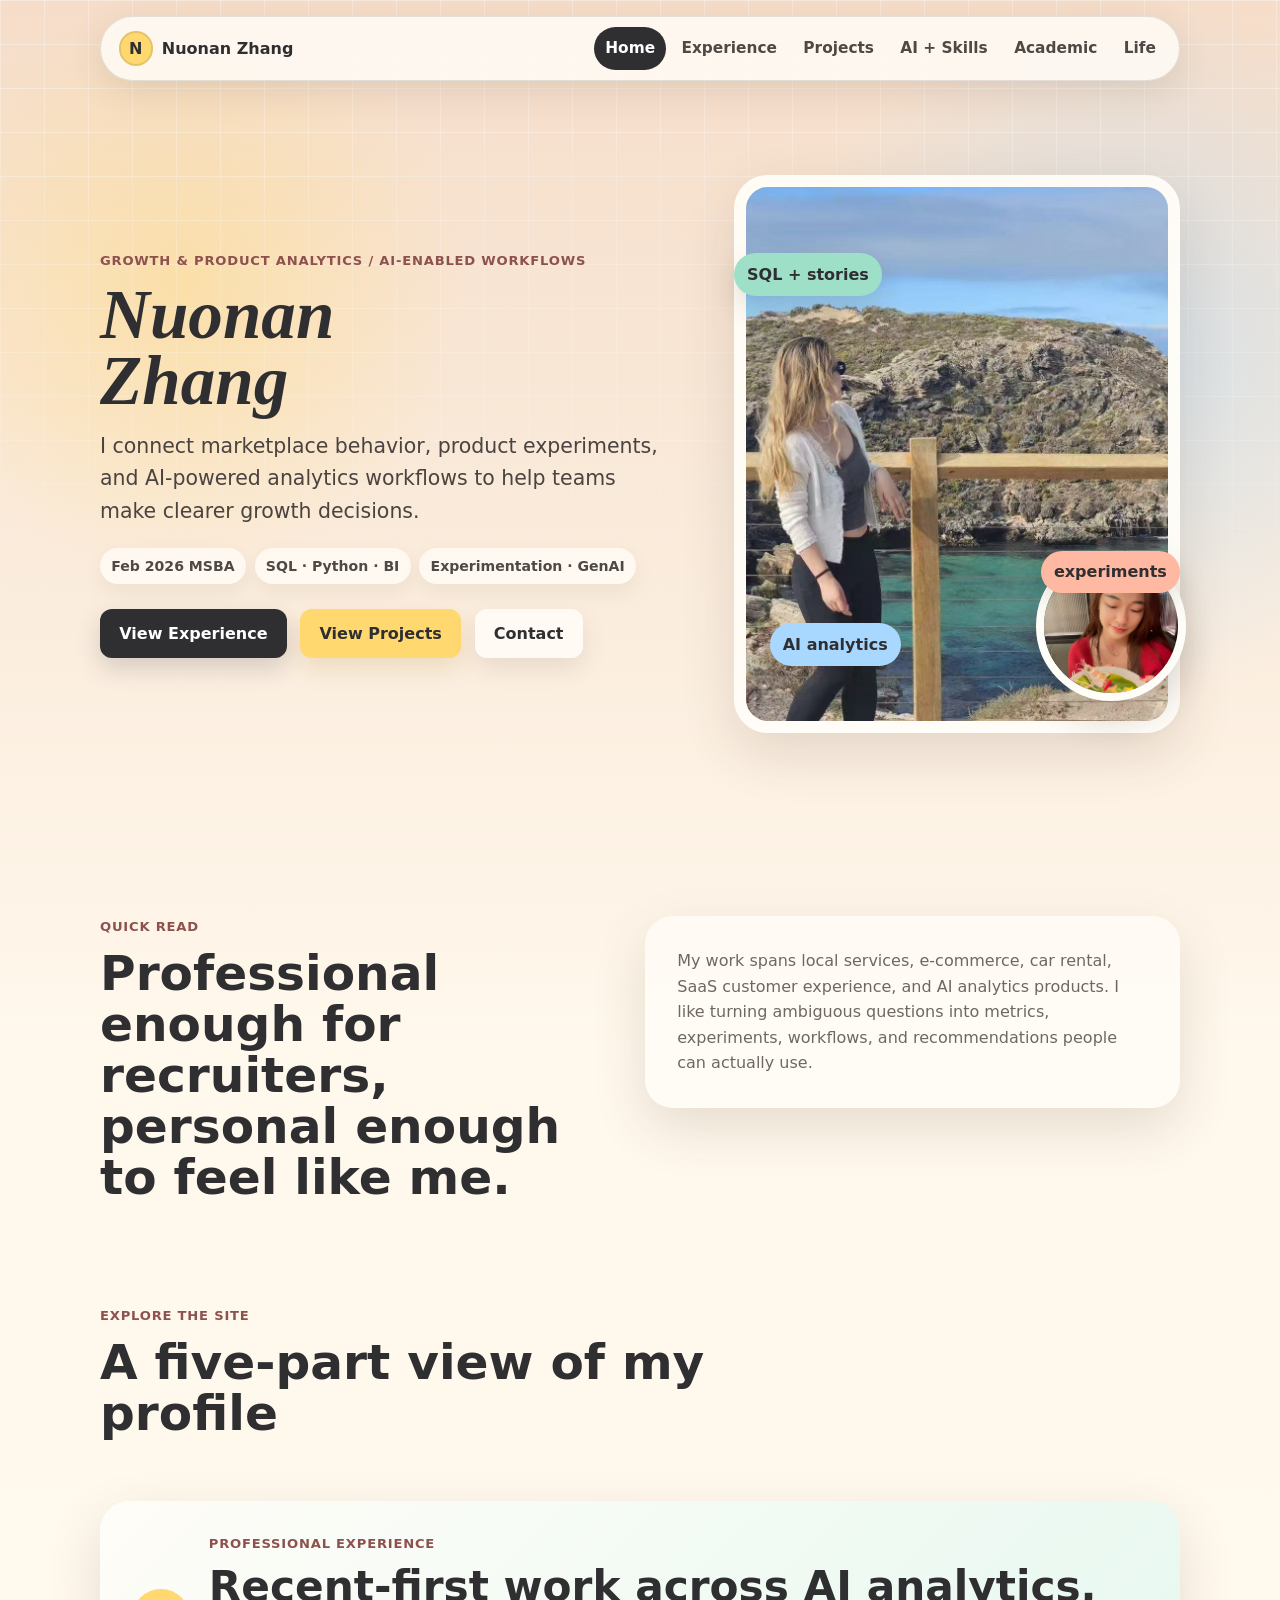
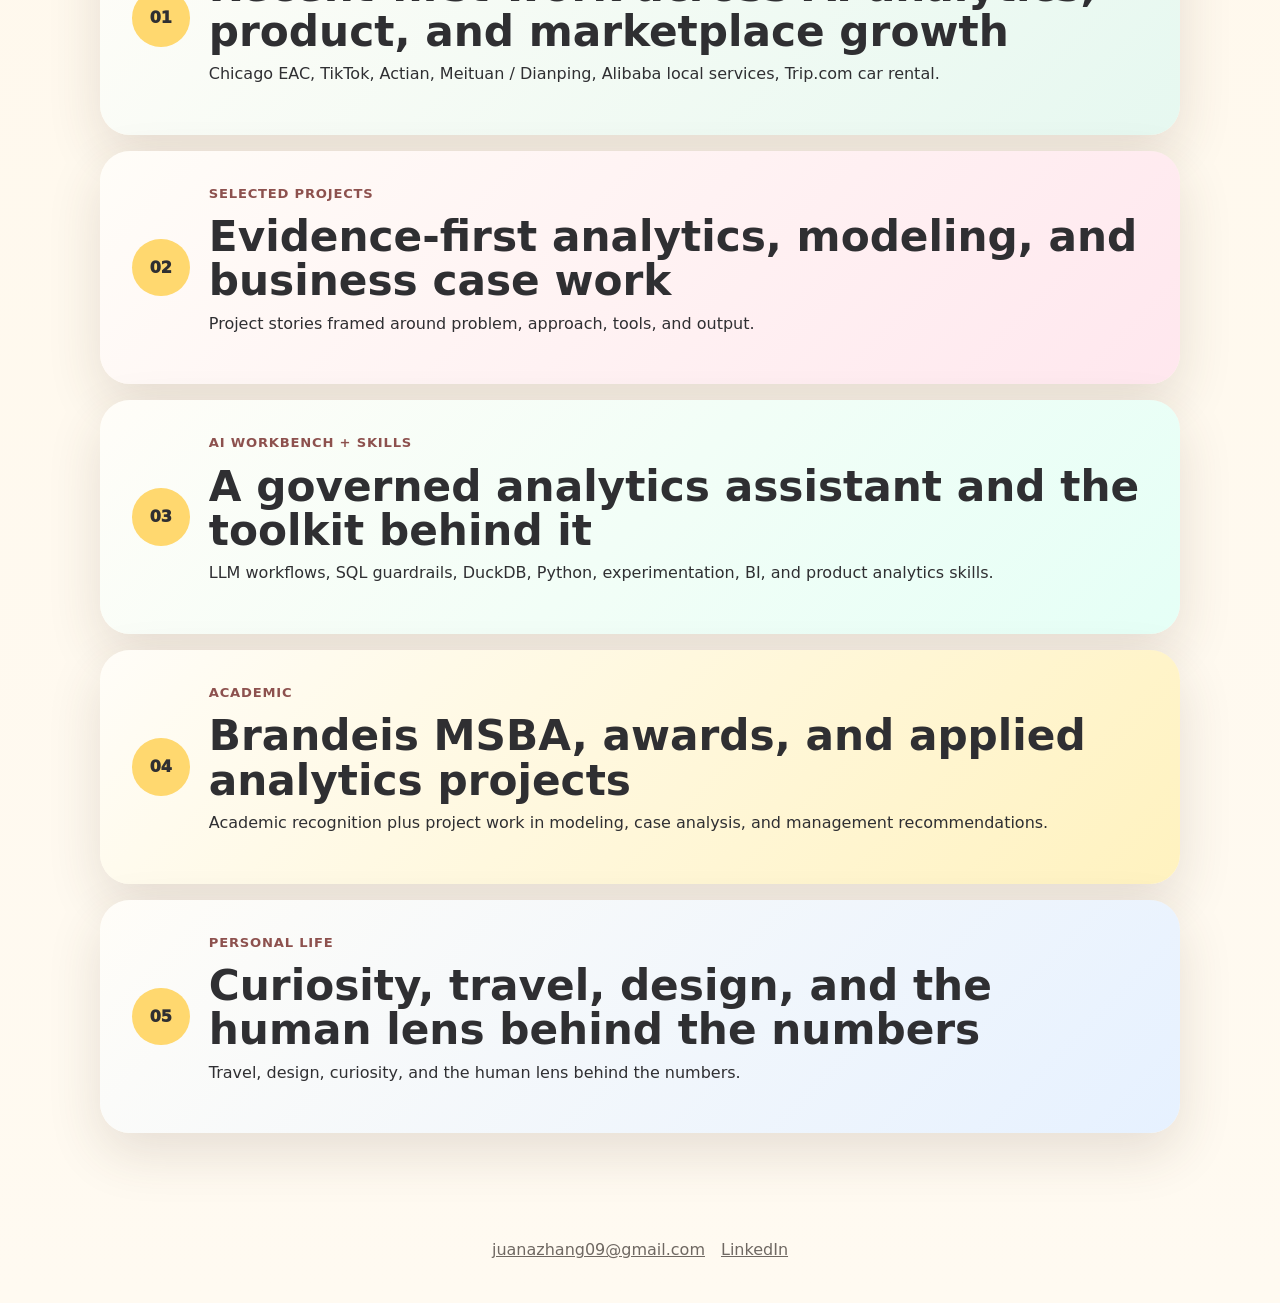
==== commit 78f96c55: "Remove location from portfolio footer" ====
--- a/archive/colorful-home-2026-07-05/index.html
+++ b/archive/colorful-home-2026-07-05/index.html
@@ -37,7 +37,6 @@
           </p>
           <div class="recruiter-snapshot" aria-label="Recruiter snapshot">
             <span>Feb 2026 MSBA</span>
-            <span>Seattle-based</span>
             <span>SQL · Python · BI</span>
             <span>Experimentation · GenAI</span>
           </div>
@@ -124,7 +123,6 @@
 
     <footer>
       <a href="mailto:juanazhang09@gmail.com">juanazhang09@gmail.com</a>
-      <span>Seattle, WA</span>
       <a href="https://www.linkedin.com/in/juanazhang" target="_blank" rel="noreferrer">LinkedIn</a>
     </footer>
 
